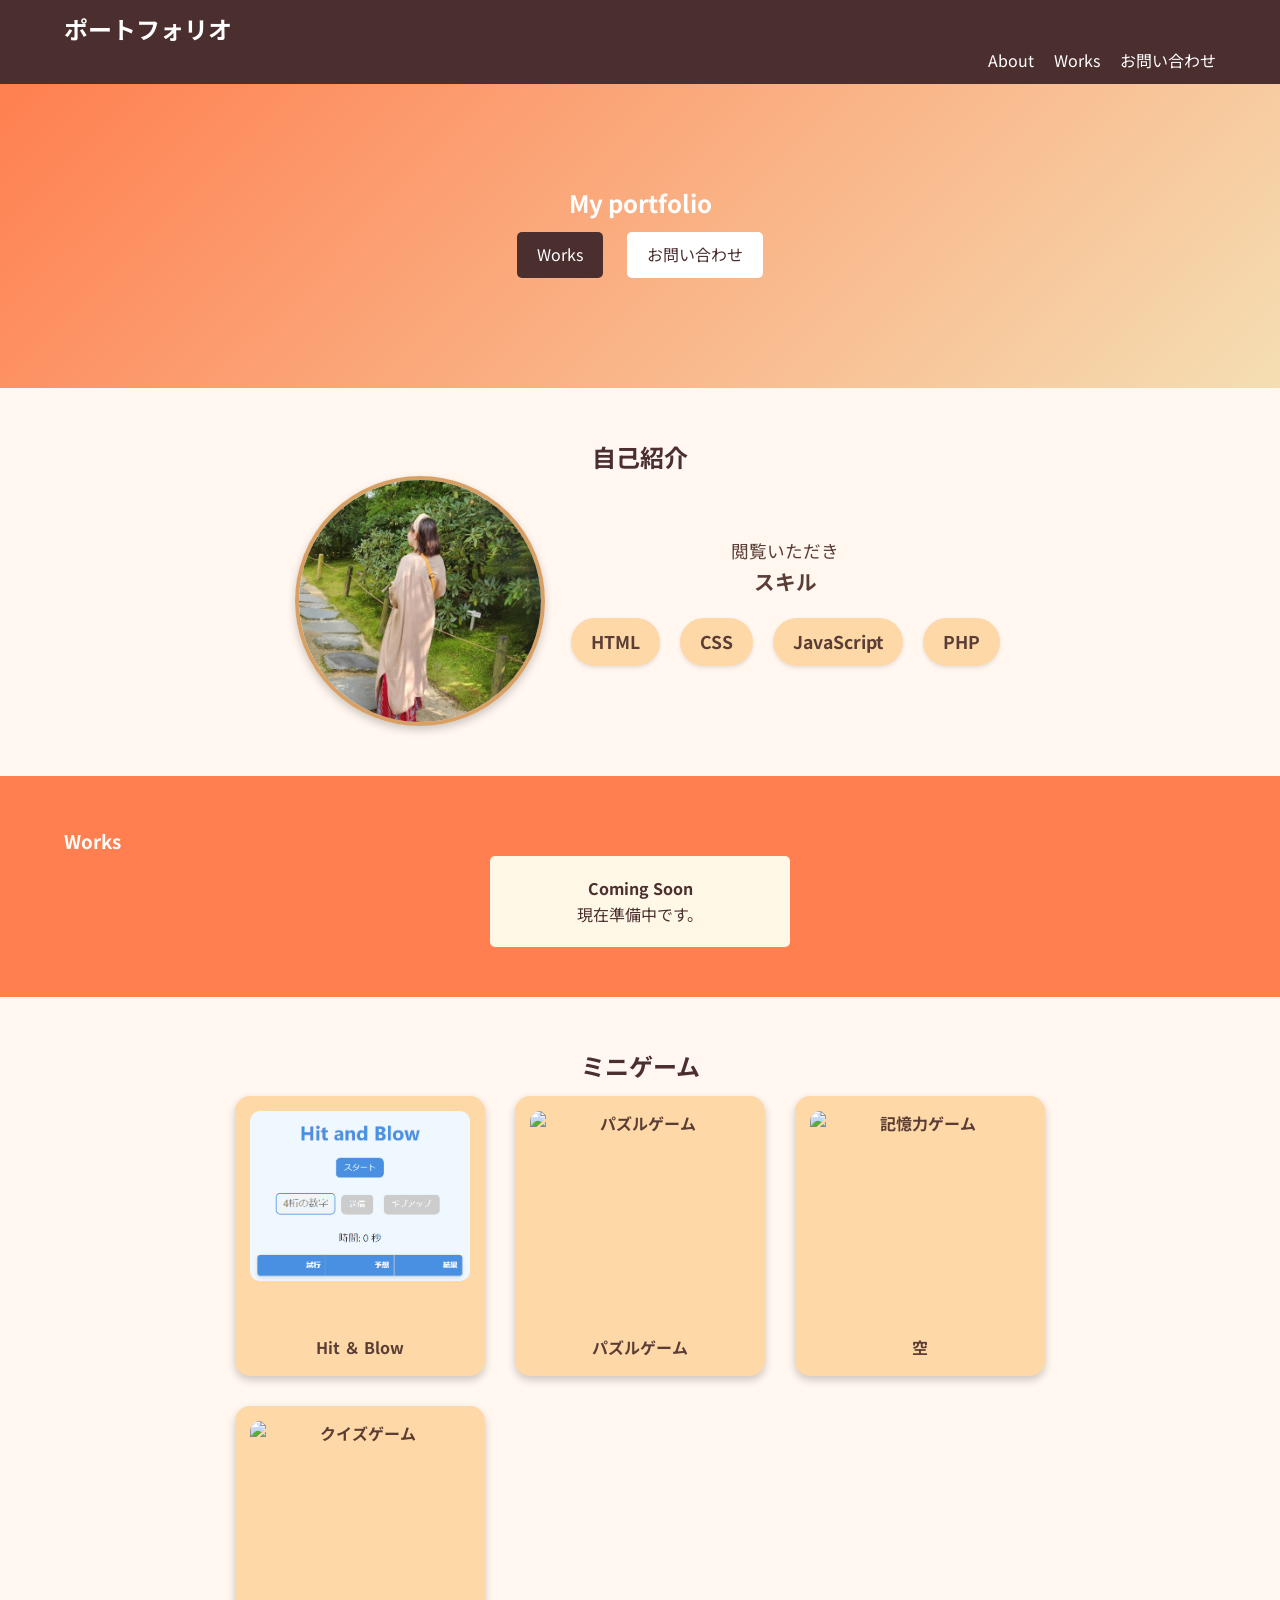
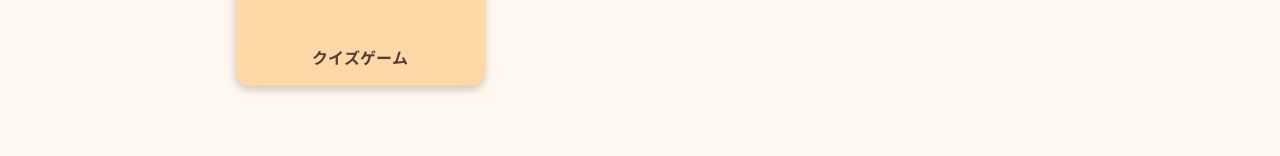
==== index.html @ 85fc52d5 "first commit" ====
<!DOCTYPE html>
<html lang="ja">
<head>
  <meta charset="UTF-8">
  <meta name="viewport" content="width=device-width, initial-scale=1.0">
  <title>ポートフォリオ</title>
  <link rel="stylesheet" href="css/style.css">
  <link href="https://fonts.googleapis.com/css2?family=Noto+Sans+JP:wght@400;700&display=swap" rel="stylesheet">
</head>
<body>
  <!-- ヘッダー -->
  <header class="header">
    <div class="container">
      <h1 class="logo">ポートフォリオ</h1>
      <nav class="nav">
        <ul>
          <li><a href="#about">About</a></li>
          <li><a href="#works">Works</a></li>
          <li><a href="#contact">お問い合わせ</a></li>
        </ul>
      </nav>
    </div>
  </header>

  <!-- ヒーローセクション -->
  <section class="hero">
    <div class="container">
      <h2>My portfolio</h2>
      <p></p>
      <a href="#works" class="btn primary">Works</a>
      <a href="#contact" class="btn secondary">お問い合わせ</a>
    </div>
  </section>

  <!-- 自己紹介セクション -->
  <section class="about" id="about">
  <h2>自己紹介</h2>
  <div class="about-content">
    <img src="images/samurai.jpg" alt="プロフィール写真" class="profile-photo">
    <div class="about-text">
      <p>閲覧いただき</p>
      <h3>スキル</h3>
      <ul class="skills">
        <li>HTML</li>
        <li>CSS</li>
        <li>JavaScript</li>
        <li>PHP</li>
      </ul>
    </div>
  </div>
</section>


  <!-- Worksセクション -->
  <section id="works" class="works">
    <div class="container">
      <h3>Works</h3>
      <div class="work-list">
        <div class="work-card">
          <h4>Coming Soon</h4>
          <p>現在準備中です。</p>
        </div>
      </div>
    </div>
  </section>

  <!-- gameセクション -->
  <section class="games" id="games">
  <h2>ミニゲーム</h2>
  <div class="game-wrapper">
    <div class="game-container">
      <a href="asobi/hitandblow.html" class="game-card">
        <img src="images/hitandblow.jpg" alt="Hit ＆ Blow">
        <p>Hit ＆ Blow</p>
      </a>

      <a href="puzzle.html" class="game-card">
        <img src="images/puzzle.jpg" alt="パズルゲーム">
        <p>パズルゲーム</p>
      </a>

      <a href="memory.html" class="game-card">
        <img src="images/memory.jpg" alt="記憶力ゲーム">
        <p>空</p>
      </a>

      <a href="quiz.html" class="game-card">
        <img src="images/quiz.jpg" alt="クイズゲーム">
        <p>クイズゲーム</p>
      </a>
    </div>
  </div>
  </section>

  <script src="js/script.js"></script>
</body>
</html>
---- css/style.css ----
/* 基本スタイル */
* {
    margin: 0;
    padding: 0;
    box-sizing: border-box;
  }
  
  body {
    font-family: 'Noto Sans JP', sans-serif;
    color: #4B2E2E;
    background-color: #FFF8E7;
    line-height: 1.6;
  }
  
  .container {
    width: 90%;
    max-width: 1200px;
    margin: 0 auto;
  }
  
  /* ヘッダー */
  .header {
    background: #4B2E2E;
    color: white;
    padding: 10px 0;
  }
  
  .header .logo {
    font-size: 24px;
  }
  
  .header .nav ul {
    list-style: none;
    display: flex;
    justify-content: flex-end;
  }
  
  .header .nav ul li {
    margin-left: 20px;
  }
  
  .header .nav ul li a {
    color: white;
    text-decoration: none;
    font-size: 16px;
  }
  
  /* ヒーローセクション */
  .hero {
    text-align: center;
    padding: 100px 0;
    background: linear-gradient(135deg, #FF7F50, #F5DEB3);
    color: white;
  }
  
  .hero .btn {
    display: inline-block;
    padding: 10px 20px;
    margin: 10px;
    border-radius: 5px;
    text-decoration: none;
  }
  
  .hero .btn.primary {
    background: #4B2E2E;
    color: white;
  }
  
  .hero .btn.secondary {
    background: white;
    color: #4B2E2E;
  }
  
  /* 自己紹介セクション */
  .about {
    text-align: center;
    padding: 50px 20px;
    background-color: #FFF7F0; /* 淡いベージュ背景 */
  }
  
  .about-content {
    display: flex;
    align-items: center;
    justify-content: center;
    flex-wrap: wrap;
    gap: 40px;
  }
  
  .profile-photo {
    width: 250px;
    height: 250px;
    border-radius: 50%;
    object-fit: cover;
    border: 4px solid #D9A066;
    box-shadow: 0 4px 8px rgba(0, 0, 0, 0.2);
    
    opacity: 0;
    transform: translateY(20px);
    animation: fadeInUp 1s ease-in-out forwards;
    animation-delay: 0.5s;
  }
  
  @keyframes fadeInUp {
    to {
      opacity: 1;
      transform: translateY(0);
    }
  }
  
  
  
  .profile-photo:hover {
    transform: scale(1.05);  /* 少し拡大して動きを出す */
  }
  
  .about-text {
    max-width: 400px;
    color: #5A3E36;  /* 柔らかい茶色の文字色 */
    font-size: 1.1rem;
    line-height: 1.6;
  }
  
  .skills {
    list-style: none;
    padding: 0;
    display: flex;
    justify-content: center;
    gap: 15px;
    margin-top: 20px;
  }
  
  .skills li {
    background-color: #FFD8A8;  /* 淡いオレンジのバッジ */
    padding: 10px 20px;
    border-radius: 50px;
    box-shadow: 0 2px 4px rgba(0, 0, 0, 0.1);
    font-weight: bold;
    color: #5A3E36;
  }
  
  


  
  
  /* Worksセクション */
  .works {
    padding: 50px 0;
    background: #FF7F50;
    color: white;
  }
  
  .works .work-list {
    display: flex;
    justify-content: center;
  }
  
  .works .work-card {
    background: #FFF8E7;
    color: #4B2E2E;
    padding: 20px;
    border-radius: 5px;
    text-align: center;
    min-width: 300px;
  }



  /* ゲームセクション */
  .games {
    text-align: center;
    padding: 50px 20px;
    background-color: #FFF7F0; /* 淡いベージュ */
  }
  
  .game-wrapper {
    overflow-x: auto;
    padding-bottom: 10px;
  }
  
  .game-container {
    display: flex;
    gap: 20px;
    padding: 10px;
    min-width: fit-content;
  }
  
  .game-card {
    width: 250px;
    height: 280px;
    background-color: #FFD8A8;
    border-radius: 15px;
    box-shadow: 0 4px 8px rgba(0, 0, 0, 0.2);
    text-align: center;
    text-decoration: none;
    color: #5A3E36;
    font-weight: bold;
    flex-shrink: 0;
    display: flex;
    flex-direction: column;
    align-items: center;
    justify-content: space-between;
    padding: 15px;
    transition: transform 0.3s ease-in-out, box-shadow 0.3s ease-in-out;
  }
  
  .game-card img {
    width: 100%;
    height: 170px;
    object-fit: cover;
    border-radius: 10px;
  }
  
  .game-card:hover {
    transform: scale(1.05);
    box-shadow: 0 6px 12px rgba(0, 0, 0, 0.3);
  }
  
  /* スクロールバーのスタイル */
  .game-wrapper::-webkit-scrollbar {
    height: 8px;
  }
  
  .game-wrapper::-webkit-scrollbar-thumb {
    background-color: #D9A066;
    border-radius: 10px;
  }
  
  /* PCでは3つ表示、3つ以上はスクロール対応 */
  @media (min-width: 1024px) {
    .game-wrapper {
      overflow-x: hidden;
      display: flex;
      justify-content: center;
    }
  
    .game-container {
      display: grid;
      grid-template-columns: repeat(3, 1fr);
      gap: 30px;
    }
  }
  

/* スキルセクションのデザイン */
.skills {
    display: flex;
    justify-content: center;
    gap: 20px;
    margin-top: 20px;
  }
  
  .skill {
    display: flex;
    justify-content: center;
    align-items: center;
    width: 100px;
    height: 100px;
    background-color: #FF7F50;
    color: white;
    font-weight: bold;
    font-size: 16px;
    border-radius: 50%;
    opacity: 0;
    transform: translateY(50px);
    transition: all 1s cubic-bezier(0.25, 0.1, 0.25, 1);
    transition-delay: var(--delay, 0s);
  }
  
  .skill.visible {
    opacity: 1;
    transform: translateY(0);
  }
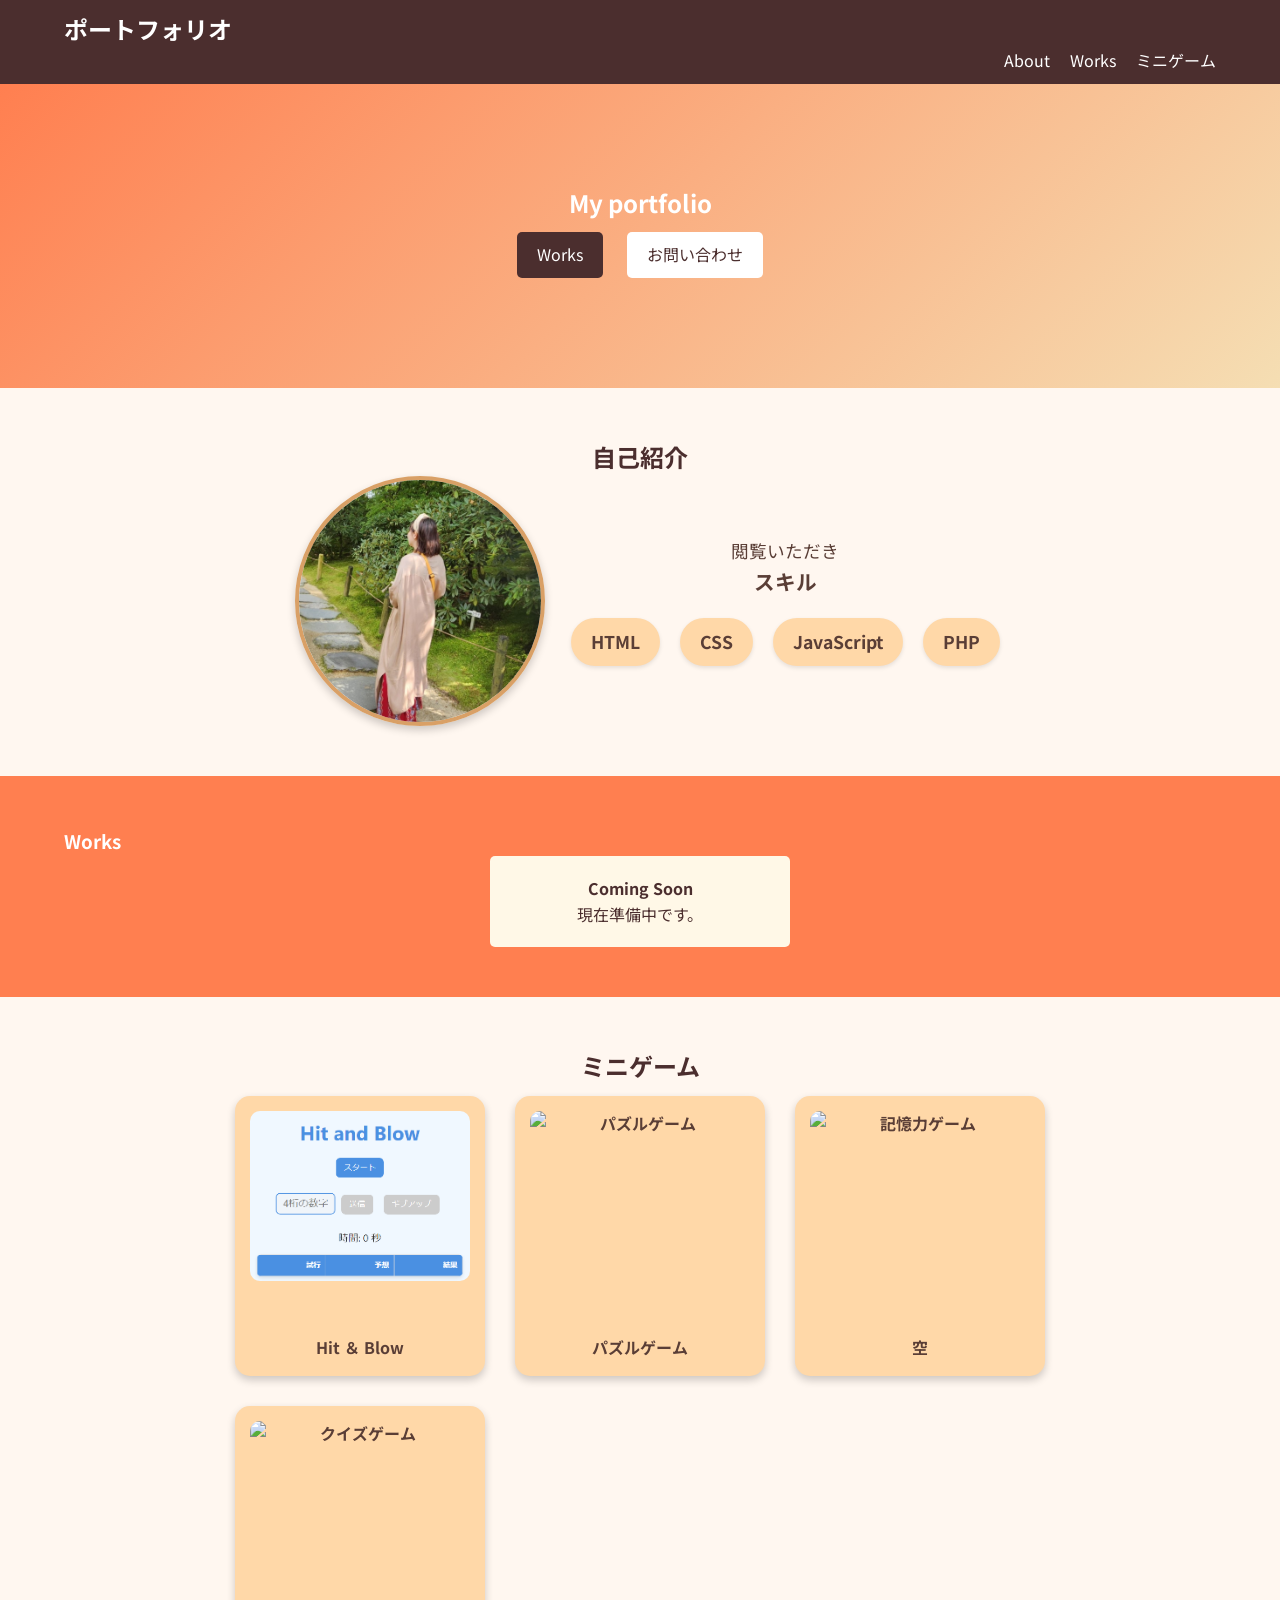
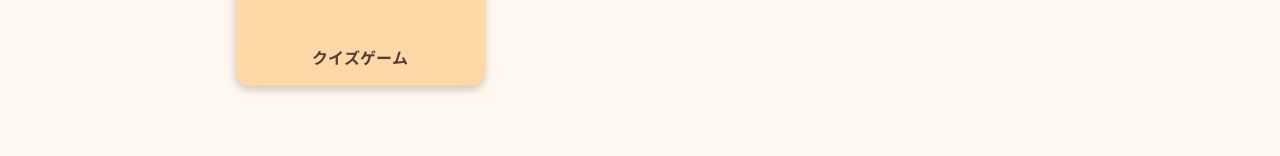
==== commit c3552a22: "ヘッダーにミニゲームのリンクを追加" ====
--- a/index.html
+++ b/index.html
@@ -16,7 +16,7 @@
         <ul>
           <li><a href="#about">About</a></li>
           <li><a href="#works">Works</a></li>
-          <li><a href="#contact">お問い合わせ</a></li>
+          <li><a href="#games">ミニゲーム</a></li>
         </ul>
       </nav>
     </div>
